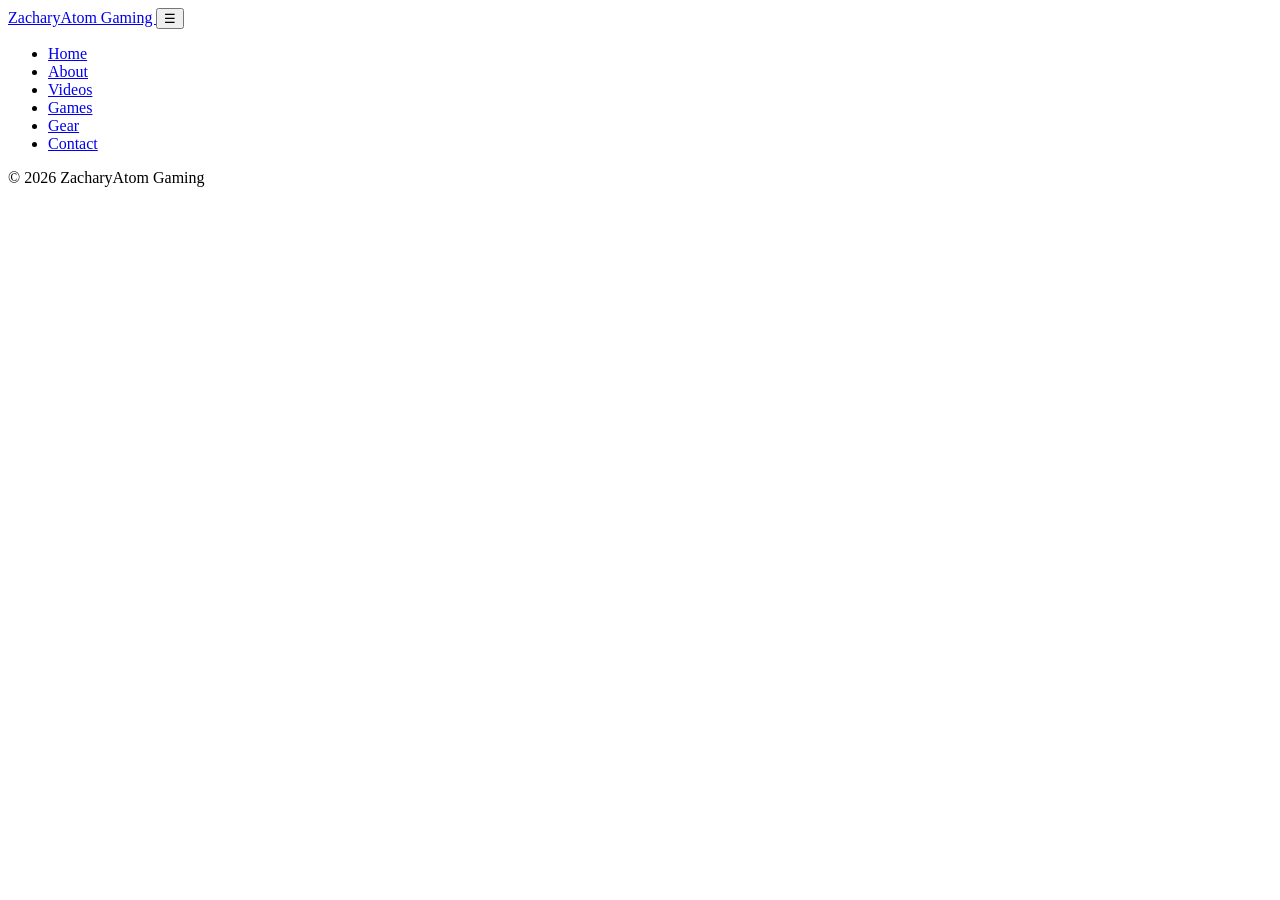
==== index.html @ 1145cb34 "feat: initial portfolio project setup" ====
<!DOCTYPE html>
<html lang="en">
<head>
    <meta charset="UTF-8">
    <meta name="viewport" content="width=device-width, initial-scale=1.0">
    <title>ZacharyAtom Gaming | Home</title>
    <link rel="stylesheet" href="css/style.css">
</head>

<body>

    <header class="site-header">
        <div class="nav-wrapper">

            <a href="index.html" class="logo">
                ZacharyAtom Gaming
            </a>

            <button class="menu-toggle" aria-label="Open Navigation">
                ☰
            </button>

            <nav class="main-nav">
                <ul>
                    <li><a href="index.html" class="active">Home</a></li>
                    <li><a href="about.html">About</a></li>
                    <li><a href="videos.html">Videos</a></li>
                    <li><a href="games.html">Games</a></li>
                    <li><a href="gear.html">Gear</a></li>
                    <li><a href="contact.html">Contact</a></li>
                </ul>
            </nav>

        </div>
    </header>

    <main>

        <section class="hero">

        </section>

        <section class="intro-section">

        </section>

        <section class="featured-section">

        </section>

        <section class="callout-section">

        </section>

    </main>

    <footer class="site-footer">
        <p>&copy; 2026 ZacharyAtom Gaming</p>
    </footer>

    <script src="js/script.js"></script>

</body>
</html>
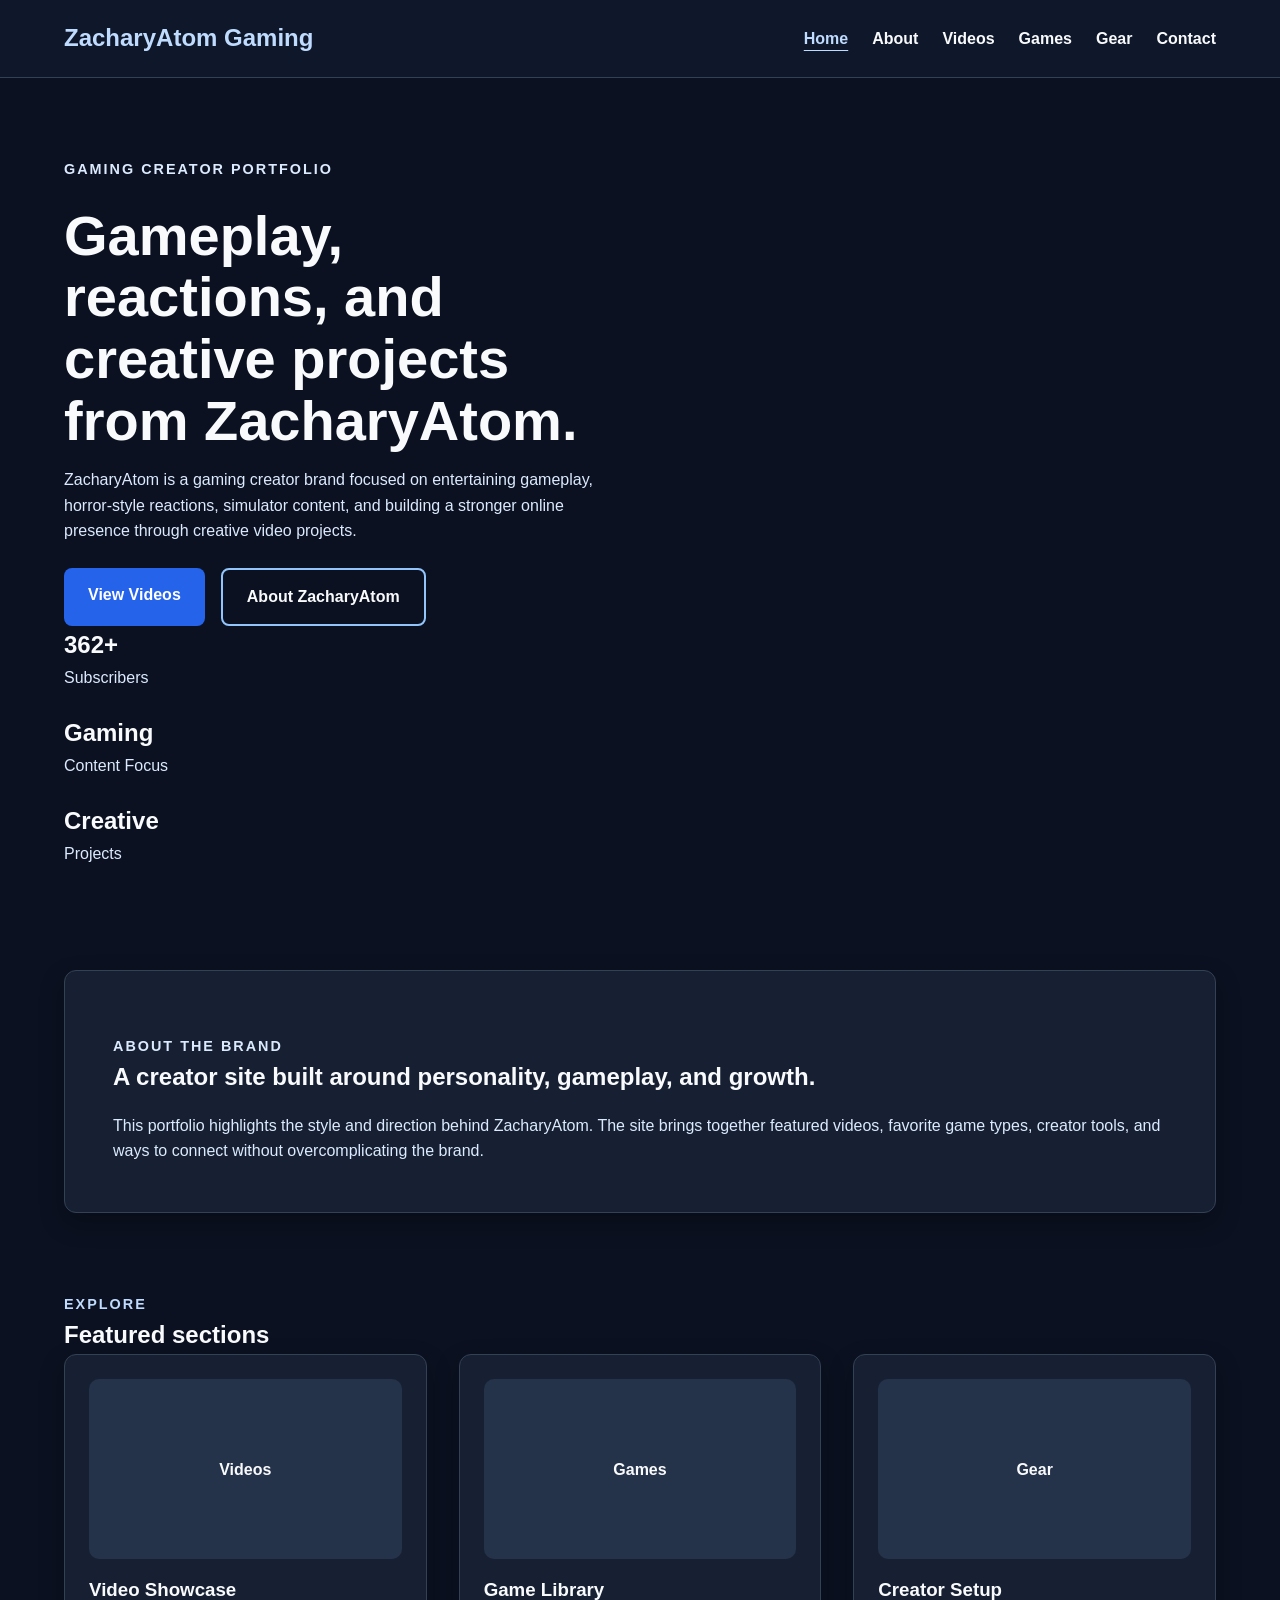
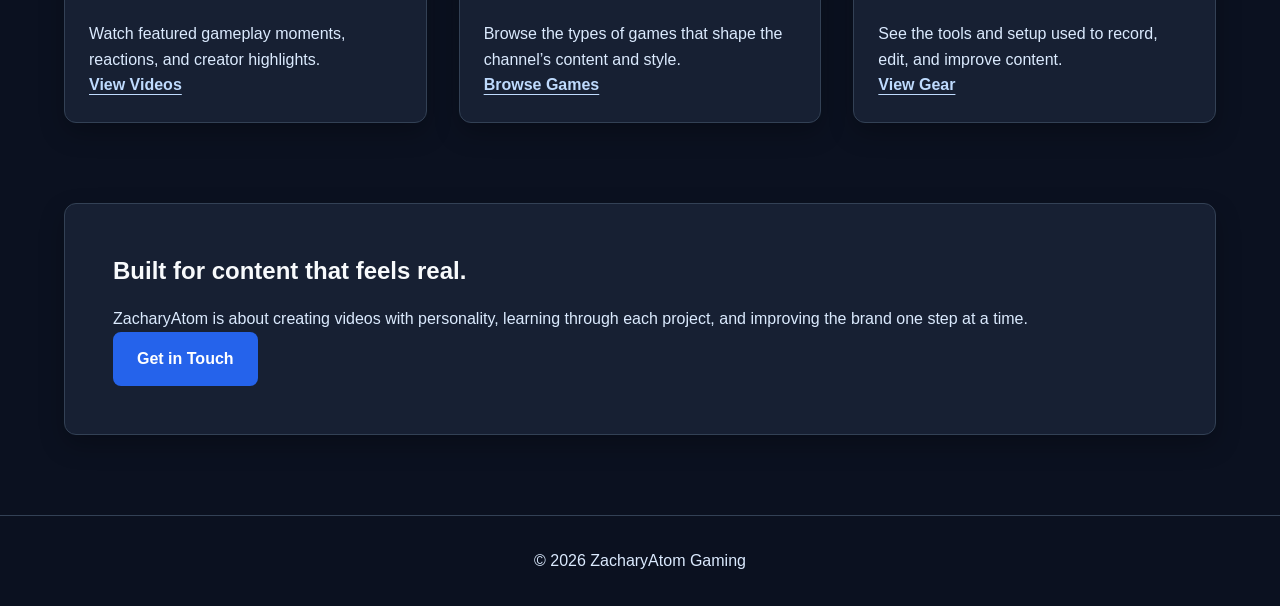
==== commit 35b1880c: "feat(home): add focused homepage content sections" ====
--- a/index.html
+++ b/index.html
@@ -36,21 +36,134 @@
 
     <main>
 
-        <section class="hero">
+    <section class="hero">
 
-        </section>
+        <div class="hero-content">
 
-        <section class="intro-section">
+            <p class="eyebrow">Gaming Creator Portfolio</p>
 
-        </section>
+            <h1>
+                Gameplay, reactions, and creative projects from ZacharyAtom.
+            </h1>
 
-        <section class="featured-section">
+            <p>
+                ZacharyAtom is a gaming creator brand focused on entertaining gameplay,
+                horror-style reactions, simulator content, and building a stronger online
+                presence through creative video projects.
+            </p>
 
-        </section>
+            <div class="button-group">
+                <a href="videos.html" class="btn primary-btn">View Videos</a>
+                <a href="about.html" class="btn secondary-btn">About ZacharyAtom</a>
+            </div>
 
-        <section class="callout-section">
+            <div class="stats-grid">
 
-        </section>
+                <div class="stat-card">
+                    <h2>362+</h2>
+                    <p>Subscribers</p>
+                </div>
+
+                <div class="stat-card">
+                    <h2>Gaming</h2>
+                    <p>Content Focus</p>
+                </div>
+
+                <div class="stat-card">
+                    <h2>Creative</h2>
+                    <p>Projects</p>
+                </div>
+
+            </div>
+
+        </div>
+
+    </section>
+
+    <section class="intro-section">
+
+        <div class="section-heading">
+            <p class="eyebrow">About the Brand</p>
+
+            <h2>
+                A creator site built around personality, gameplay, and growth.
+            </h2>
+        </div>
+
+        <p>
+            This portfolio highlights the style and direction behind ZacharyAtom.
+            The site brings together featured videos, favorite game types,
+            creator tools, and ways to connect without overcomplicating the brand.
+        </p>
+
+    </section>
+
+    <section class="featured-section">
+
+        <div class="section-heading">
+            <p class="eyebrow">Explore</p>
+
+            <h2>
+                Featured sections
+            </h2>
+        </div>
+
+        <div class="card-grid">
+
+            <article class="content-card">
+                <div class="placeholder-image">Videos</div>
+
+                <h3>Video Showcase</h3>
+
+                <p>
+                    Watch featured gameplay moments, reactions, and creator highlights.
+                </p>
+
+                <a href="videos.html" class="text-link">View Videos</a>
+            </article>
+
+            <article class="content-card">
+                <div class="placeholder-image">Games</div>
+
+                <h3>Game Library</h3>
+
+                <p>
+                    Browse the types of games that shape the channel’s content and style.
+                </p>
+
+                <a href="games.html" class="text-link">Browse Games</a>
+            </article>
+
+            <article class="content-card">
+                <div class="placeholder-image">Gear</div>
+
+                <h3>Creator Setup</h3>
+
+                <p>
+                    See the tools and setup used to record, edit, and improve content.
+                </p>
+
+                <a href="gear.html" class="text-link">View Gear</a>
+            </article>
+
+        </div>
+
+    </section>
+
+    <section class="callout-section">
+
+        <h2>
+            Built for content that feels real.
+        </h2>
+
+        <p>
+            ZacharyAtom is about creating videos with personality, learning through each
+            project, and improving the brand one step at a time.
+        </p>
+
+        <a href="contact.html" class="btn primary-btn">Get in Touch</a>
+
+    </section>
 
     </main>
 
--- a/css/style.css
+++ b/css/style.css
@@ -0,0 +1,501 @@
+/* -------------------------
+   RESET / GLOBAL STYLES
+------------------------- */
+
+:root {
+    --bg-main: #0b1120;
+    --bg-header: #0f172a;
+    --bg-surface: #172033;
+    --bg-surface-light: #24324a;
+
+    --text-main: #f8fafc;
+    --text-muted: #dbeafe;
+
+    --accent: #93c5fd;
+    --accent-strong: #bfdbfe;
+
+    --button: #2563eb;
+    --button-hover: #1d4ed8;
+
+    --border: #334155;
+    --focus: #fde68a;
+
+    --radius: 12px;
+    --shadow: 0 10px 25px rgba(0, 0, 0, 0.25);
+}
+
+* {
+    margin: 0;
+    padding: 0;
+    box-sizing: border-box;
+}
+
+body {
+    font-family: Arial, Helvetica, sans-serif;
+    background-color: var(--bg-main);
+    color: var(--text-main);
+    line-height: 1.6;
+}
+
+img {
+    max-width: 100%;
+    display: block;
+}
+
+a {
+    color: inherit;
+}
+
+ul {
+    list-style: none;
+}
+
+/* -------------------------
+   ACCESSIBILITY
+------------------------- */
+
+a:focus,
+button:focus,
+input:focus,
+textarea:focus {
+    outline: 3px solid var(--focus);
+    outline-offset: 4px;
+}
+
+/* -------------------------
+   LAYOUT
+------------------------- */
+
+main {
+    width: 90%;
+    max-width: 1200px;
+    margin: 0 auto;
+}
+
+section {
+    margin: 5rem 0;
+}
+
+/* -------------------------
+   HEADER / NAVIGATION
+------------------------- */
+
+.site-header {
+    background-color: var(--bg-header);
+    border-bottom: 1px solid var(--border);
+    position: sticky;
+    top: 0;
+    z-index: 1000;
+}
+
+.nav-wrapper {
+    width: 90%;
+    max-width: 1200px;
+    margin: 0 auto;
+    padding: 1.2rem 0;
+
+    display: flex;
+    justify-content: space-between;
+    align-items: center;
+}
+
+.logo {
+    color: var(--accent-strong);
+    font-size: 1.5rem;
+    font-weight: bold;
+    text-decoration: none;
+}
+
+.main-nav ul {
+    display: flex;
+    gap: 1.5rem;
+}
+
+.main-nav a {
+    color: var(--text-main);
+    font-weight: bold;
+    text-decoration: none;
+}
+
+.main-nav a:hover,
+.main-nav a:focus,
+.main-nav .active {
+    color: var(--accent-strong);
+    text-decoration: underline;
+    text-underline-offset: 6px;
+}
+
+.menu-toggle {
+    display: none;
+    background: none;
+    border: 2px solid var(--border);
+    border-radius: 8px;
+    color: var(--text-main);
+    font-size: 1.5rem;
+    cursor: pointer;
+    padding: 0.25rem 0.6rem;
+}
+
+/* -------------------------
+   HERO SECTION
+------------------------- */
+
+.hero {
+    min-height: 75vh;
+
+    display: grid;
+    grid-template-columns: 1fr 1fr;
+    gap: 3rem;
+    align-items: center;
+}
+
+.hero-content h1 {
+    font-size: 3.5rem;
+    line-height: 1.1;
+    margin: 1rem 0;
+}
+
+.hero-content p {
+    color: var(--text-muted);
+    margin-bottom: 1.5rem;
+}
+
+.eyebrow {
+    color: var(--accent-strong);
+    text-transform: uppercase;
+    letter-spacing: 2px;
+    font-size: 0.9rem;
+    font-weight: bold;
+}
+
+/* -------------------------
+   BUTTONS / LINKS
+------------------------- */
+
+.button-group {
+    display: flex;
+    gap: 1rem;
+    flex-wrap: wrap;
+}
+
+.btn {
+    display: inline-block;
+    padding: 0.9rem 1.5rem;
+    border-radius: 8px;
+    font-weight: bold;
+    text-decoration: none;
+    transition: 0.3s;
+}
+
+.primary-btn {
+    background-color: var(--button);
+    color: #ffffff;
+}
+
+.primary-btn:hover,
+.primary-btn:focus {
+    background-color: var(--button-hover);
+}
+
+.secondary-btn {
+    border: 2px solid var(--accent);
+    color: var(--text-main);
+}
+
+.secondary-btn:hover,
+.secondary-btn:focus {
+    background-color: var(--accent);
+    color: #0b1120;
+}
+
+.text-link {
+    color: var(--accent-strong);
+    font-weight: bold;
+    text-decoration: underline;
+    text-underline-offset: 4px;
+}
+
+.text-link:hover,
+.text-link:focus {
+    color: var(--text-main);
+}
+
+/* -------------------------
+   PAGE BANNER
+------------------------- */
+
+.page-banner {
+    padding: 5rem 0 2rem;
+}
+
+.page-banner h1 {
+    font-size: 3rem;
+    margin-top: 1rem;
+}
+
+/* -------------------------
+   CARDS / GRID
+------------------------- */
+
+.card-grid,
+.video-grid {
+    display: grid;
+    grid-template-columns: repeat(3, 1fr);
+    gap: 2rem;
+}
+
+.content-card {
+    background-color: var(--bg-surface);
+    border: 1px solid var(--border);
+    border-radius: var(--radius);
+    padding: 1.5rem;
+    box-shadow: var(--shadow);
+    transition: 0.3s;
+}
+
+.content-card:hover {
+    transform: translateY(-5px);
+}
+
+.content-card h2,
+.content-card h3 {
+    color: var(--text-main);
+    margin: 1rem 0;
+}
+
+.content-card p {
+    color: var(--text-muted);
+}
+
+.placeholder-image {
+    height: 180px;
+    border-radius: 10px;
+    background-color: var(--bg-surface-light);
+
+    display: flex;
+    justify-content: center;
+    align-items: center;
+
+    color: var(--text-main);
+    font-weight: bold;
+}
+
+/* -------------------------
+   CONTENT SECTIONS
+------------------------- */
+
+.content-section,
+.intro-section,
+.callout-section {
+    background-color: var(--bg-surface);
+    border: 1px solid var(--border);
+    padding: 3rem;
+    border-radius: var(--radius);
+    box-shadow: var(--shadow);
+}
+
+.text-content p,
+.intro-section p,
+.callout-section p {
+    color: var(--text-muted);
+    margin-top: 1rem;
+}
+
+/* -------------------------
+   FORM
+------------------------- */
+
+.form-section {
+    max-width: 850px;
+    background-color: var(--bg-surface);
+    border: 1px solid var(--border);
+    border-radius: var(--radius);
+    padding: 2rem;
+    box-shadow: var(--shadow);
+}
+
+fieldset {
+    border: 2px solid #64748b;
+    border-radius: var(--radius);
+    padding: 2rem;
+}
+
+legend {
+    padding: 0 1rem;
+    font-weight: bold;
+    color: var(--accent-strong);
+}
+
+label {
+    display: block;
+    margin-top: 1.5rem;
+    margin-bottom: 0.5rem;
+    color: var(--text-main);
+    font-weight: bold;
+}
+
+input,
+textarea {
+    width: 100%;
+    padding: 1rem;
+    border-radius: 8px;
+    border: 2px solid #64748b;
+    background-color: #f8fafc;
+    color: #0b1120;
+    font-size: 1rem;
+}
+
+input:focus,
+textarea:focus {
+    border-color: var(--focus);
+    outline: 3px solid var(--focus);
+    outline-offset: 3px;
+}
+
+textarea {
+    min-height: 180px;
+    resize: vertical;
+}
+
+input::placeholder,
+textarea::placeholder {
+    color: #475569;
+}
+
+label.error {
+    color: #fecaca;
+    font-size: 0.95rem;
+    margin-top: 0.5rem;
+}
+
+input.error,
+textarea.error {
+    border-color: #fecaca;
+}
+
+/* -------------------------
+   FOOTER
+------------------------- */
+
+.site-footer {
+    text-align: center;
+    padding: 2rem;
+    border-top: 1px solid var(--border);
+    margin-top: 5rem;
+    color: var(--text-muted);
+}
+
+/* -------------------------
+   RESPONSIVE
+------------------------- */
+
+@media (max-width: 900px) {
+
+    .hero {
+        grid-template-columns: 1fr;
+    }
+
+    .card-grid,
+    .video-grid {
+        grid-template-columns: 1fr 1fr;
+    }
+
+}
+
+@media (max-width: 600px) {
+
+    main,
+    .nav-wrapper {
+        width: 92%;
+    }
+
+    .nav-wrapper {
+        position: relative;
+    }
+
+    .menu-toggle {
+        display: block;
+    }
+
+    .main-nav {
+        display: none;
+
+        position: absolute;
+        top: 100%;
+        right: 0;
+
+        width: 220px;
+
+        background-color: var(--bg-header);
+
+        border: 1px solid var(--border);
+        border-radius: 12px;
+
+        padding: 1rem;
+
+        box-shadow: var(--shadow);
+    }
+
+    .main-nav.show-nav {
+        display: block;
+    }
+
+    .main-nav ul {
+        flex-direction: column;
+        gap: 1rem;
+    }
+
+    .hero {
+        grid-template-columns: 1fr;
+    }
+
+    .hero-content h1,
+    .page-banner h1 {
+        font-size: 2.2rem;
+    }
+
+    .card-grid,
+    .video-grid {
+        grid-template-columns: 1fr;
+    }
+
+    .page-banner {
+    padding: 3rem 0 1rem;
+    }
+
+    section {
+        margin: 3rem 0;
+    }
+
+    .form-section {
+    background-color: transparent;
+    border: none;
+    box-shadow: none;
+    padding: 0;
+    }
+
+    fieldset {
+        padding: 1.5rem;
+    }
+
+    legend {
+        font-size: 1rem;
+    }
+
+    input,
+    textarea {
+        font-size: 1rem;
+    }
+
+    input[type="submit"] {
+        width: 100%;
+    }
+
+    .content-section,
+    .intro-section,
+    .callout-section
+     {
+        padding: 2rem;
+    }
+
+}
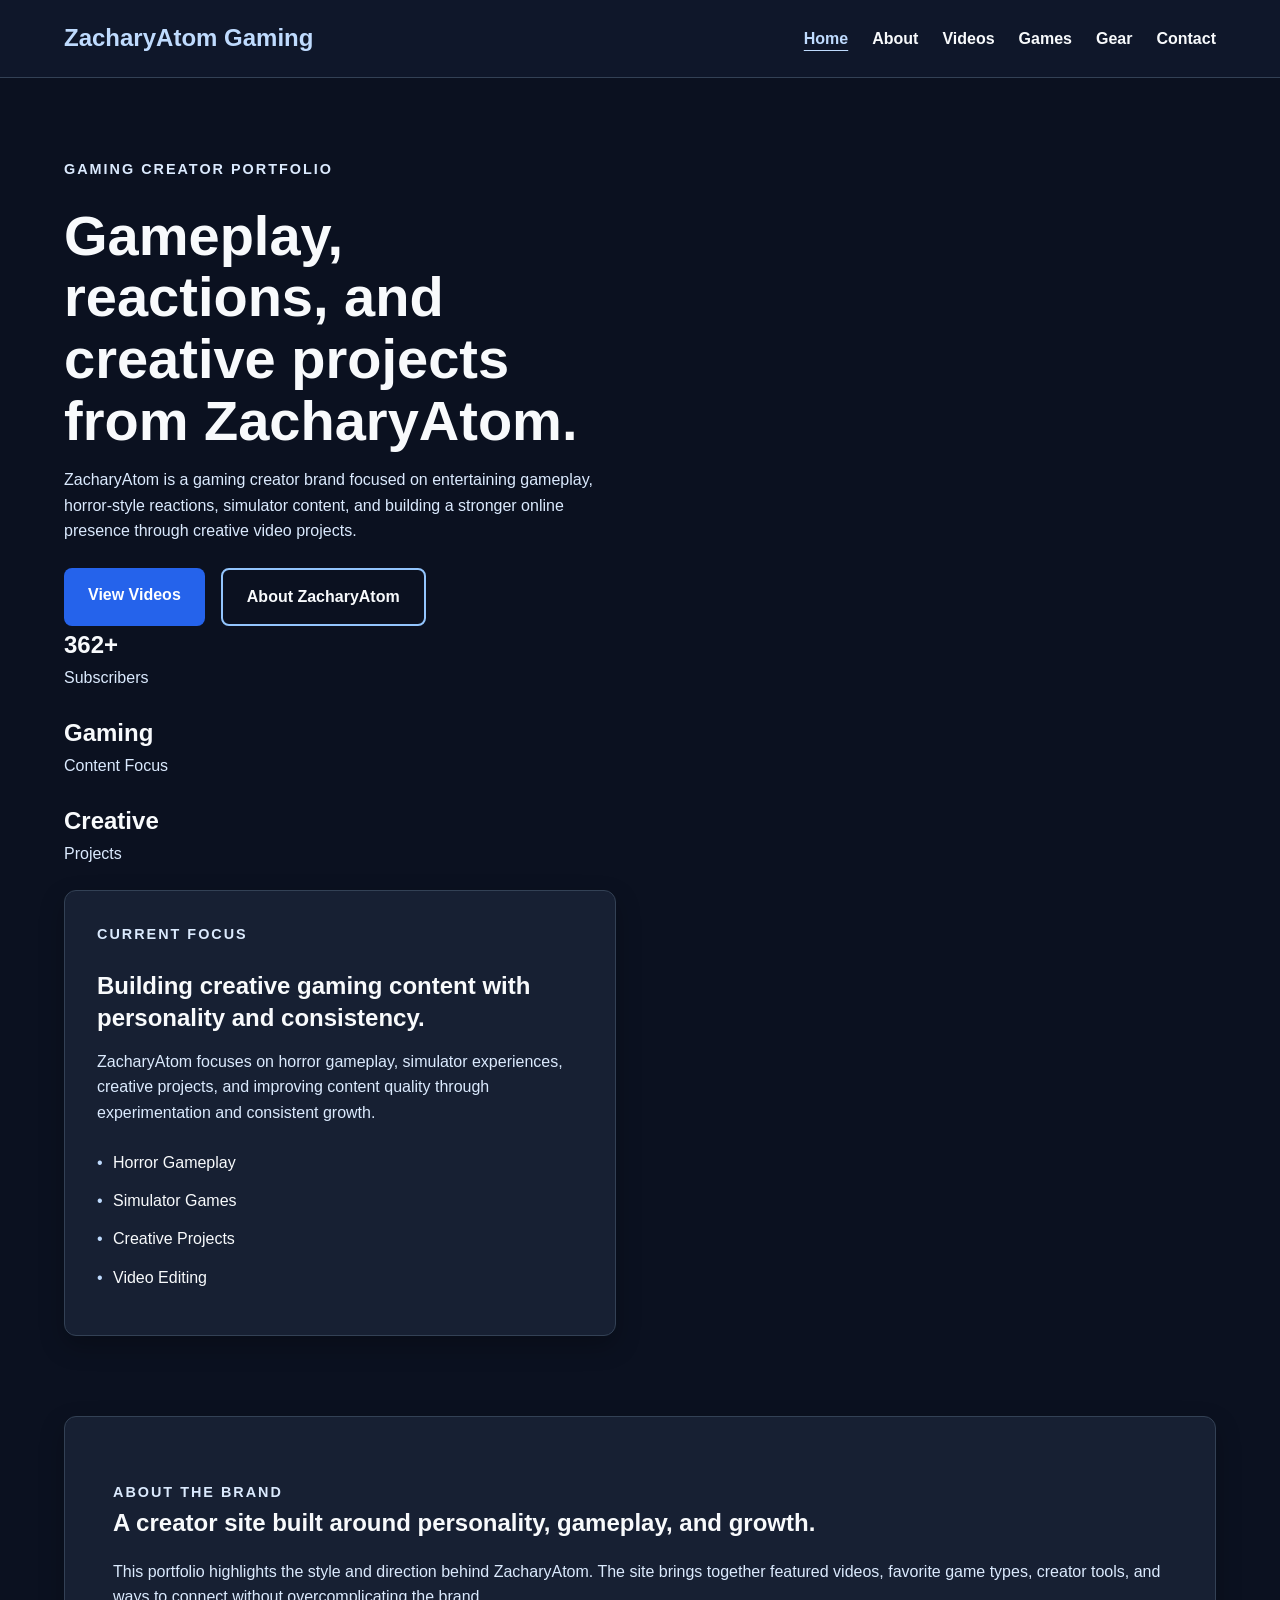
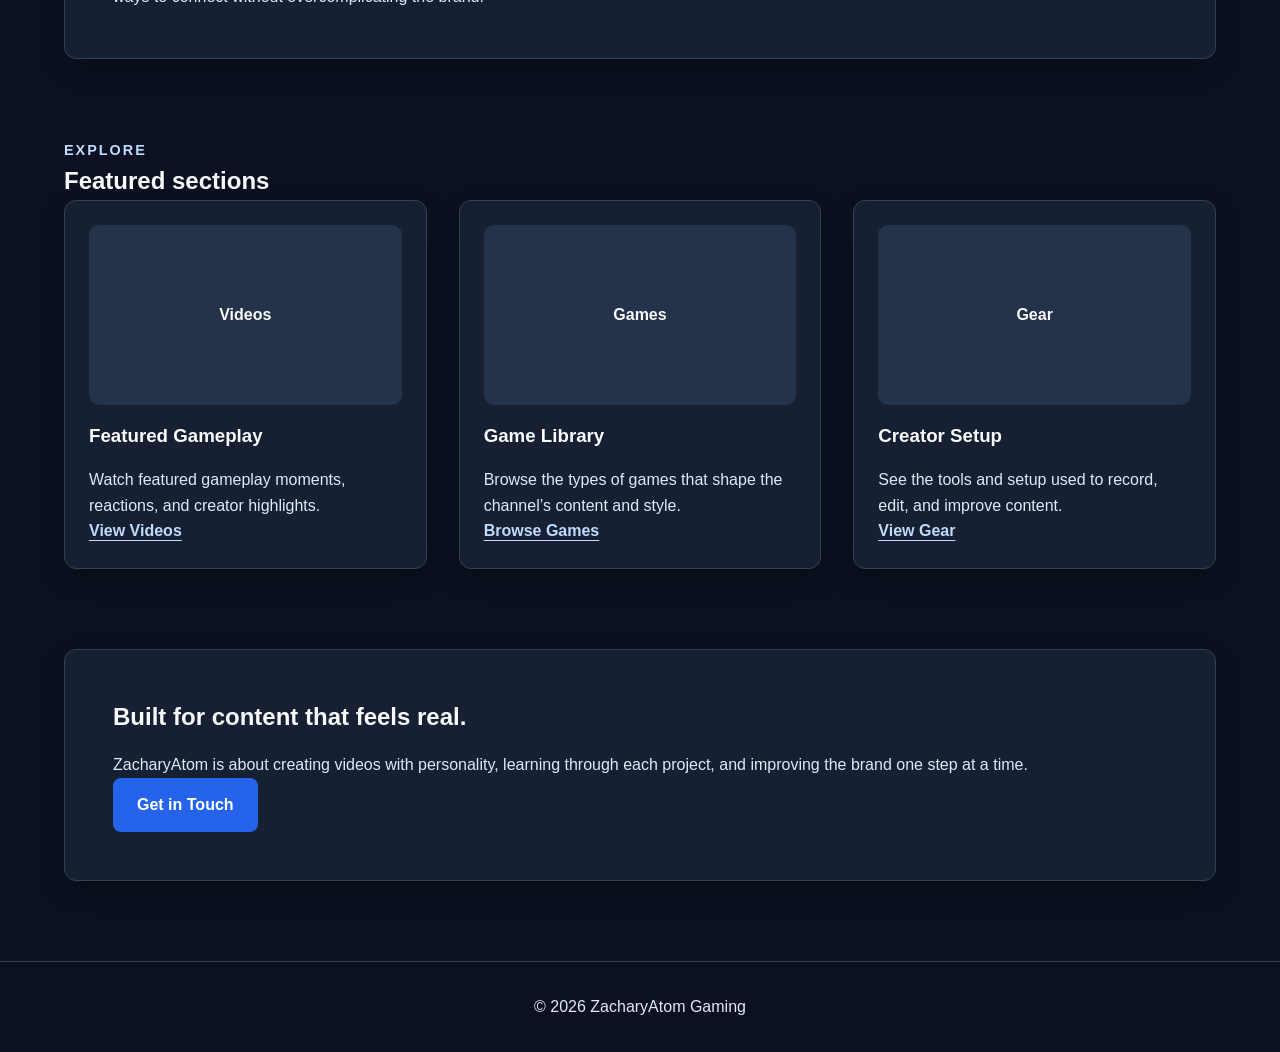
==== commit fd0abcfa: "feat(home): experiment with alternate hero layout design" ====
--- a/index.html
+++ b/index.html
@@ -76,6 +76,31 @@
 
             </div>
 
+            <div class="hero-feature-card">
+
+                <p class="eyebrow">
+                    Current Focus
+                </p>
+
+                <h2>
+                    Building creative gaming content with personality and consistency.
+                </h2>
+
+                <p>
+                    ZacharyAtom focuses on horror gameplay, simulator experiences,
+                    creative projects, and improving content quality through
+                    experimentation and consistent growth.
+                </p>
+
+                <ul class="feature-list">
+                    <li>Horror Gameplay</li>
+                    <li>Simulator Games</li>
+                    <li>Creative Projects</li>
+                    <li>Video Editing</li>
+                </ul>
+
+            </div>
+
         </div>
 
     </section>
@@ -113,7 +138,7 @@
             <article class="content-card">
                 <div class="placeholder-image">Videos</div>
 
-                <h3>Video Showcase</h3>
+                <h3>Featured Gameplay</h3>
 
                 <p>
                     Watch featured gameplay moments, reactions, and creator highlights.
--- a/css/style.css
+++ b/css/style.css
@@ -166,6 +166,40 @@
     letter-spacing: 2px;
     font-size: 0.9rem;
     font-weight: bold;
+}
+
+.hero-feature-card {
+    background-color: var(--bg-surface);
+    border: 1px solid var(--border);
+    border-radius: var(--radius);
+    padding: 2rem;
+    box-shadow: var(--shadow);
+}
+
+.hero-feature-card h2 {
+    margin: 1rem 0;
+    line-height: 1.3;
+}
+
+.hero-feature-card p {
+    color: var(--text-muted);
+}
+
+.feature-list {
+    margin-top: 1.5rem;
+}
+
+.feature-list li {
+    margin-bottom: 0.8rem;
+    padding-left: 1rem;
+    position: relative;
+}
+
+.feature-list li::before {
+    content: "•";
+    color: var(--accent-strong);
+    position: absolute;
+    left: 0;
 }
 
 /* -------------------------
@@ -449,6 +483,10 @@
         grid-template-columns: 1fr;
     }
 
+    .hero-feature-card {
+    margin-top: 2rem;
+    }
+
     .hero-content h1,
     .page-banner h1 {
         font-size: 2.2rem;
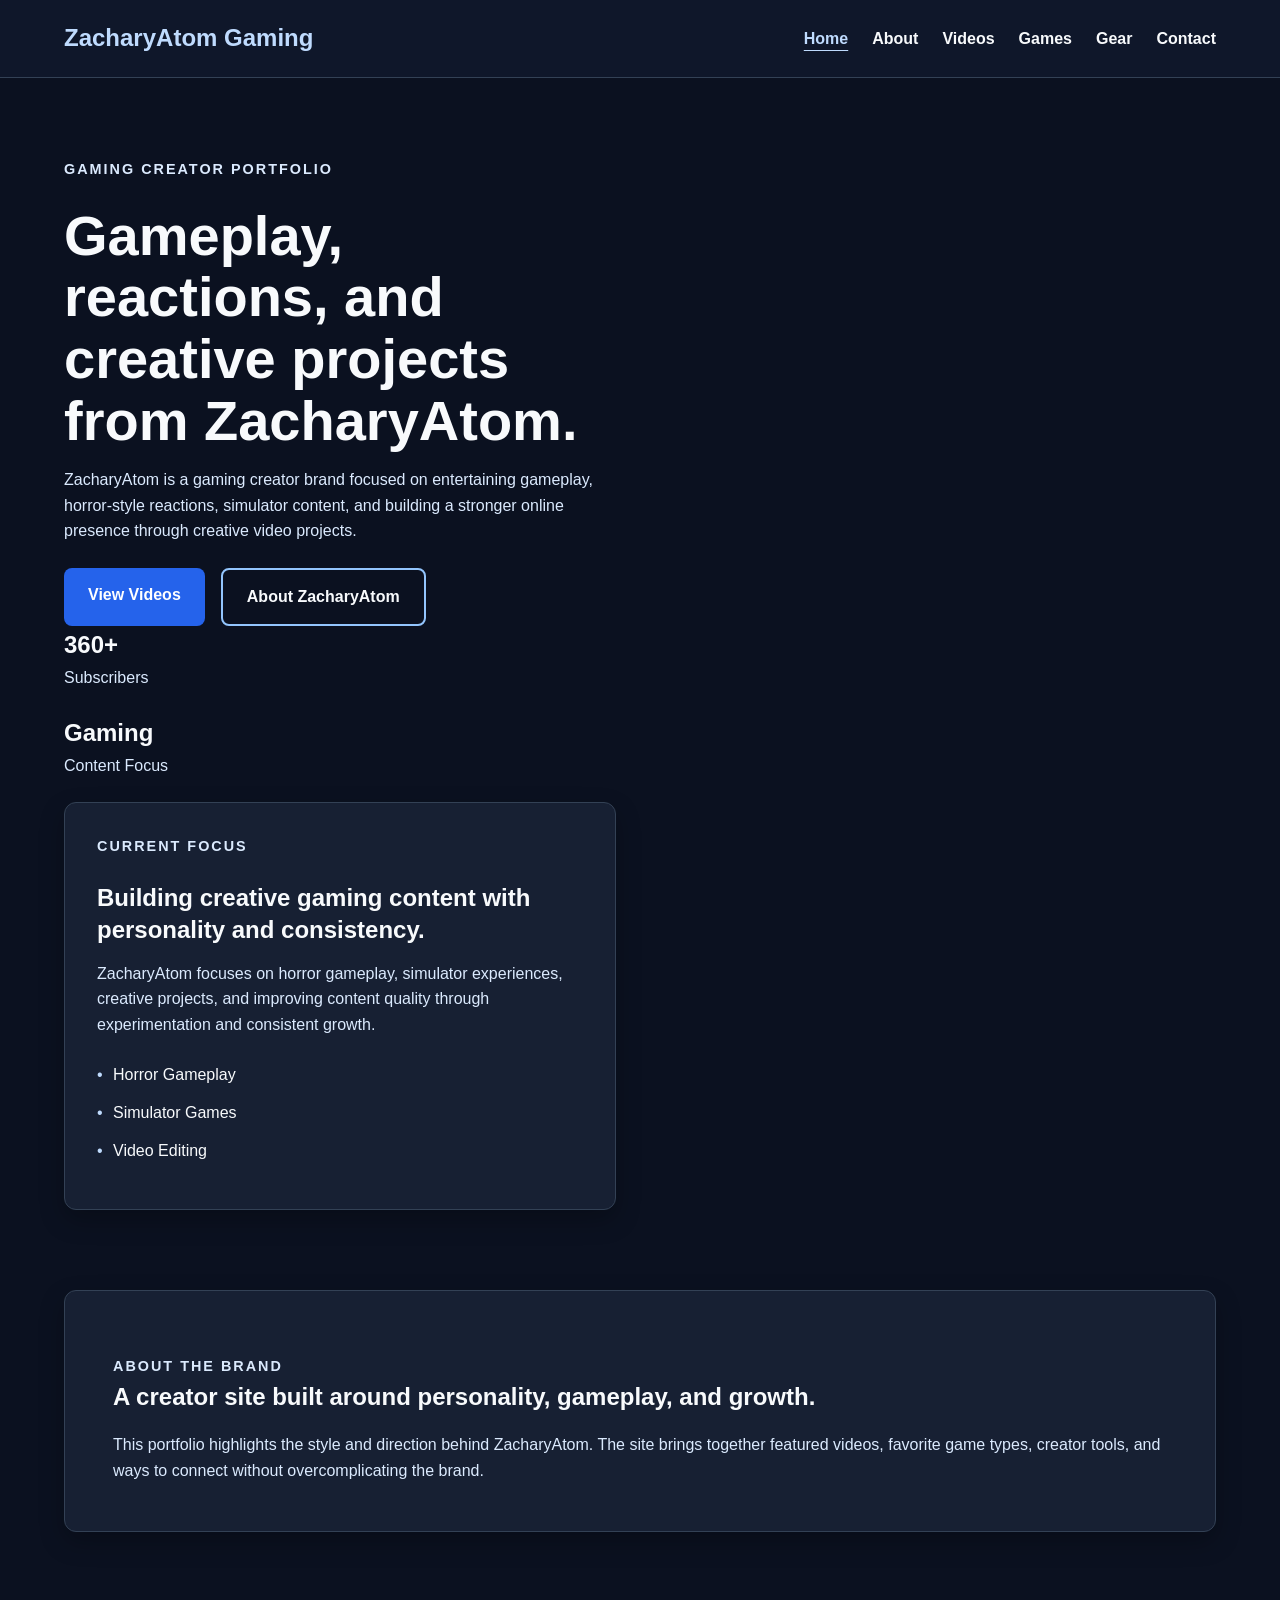
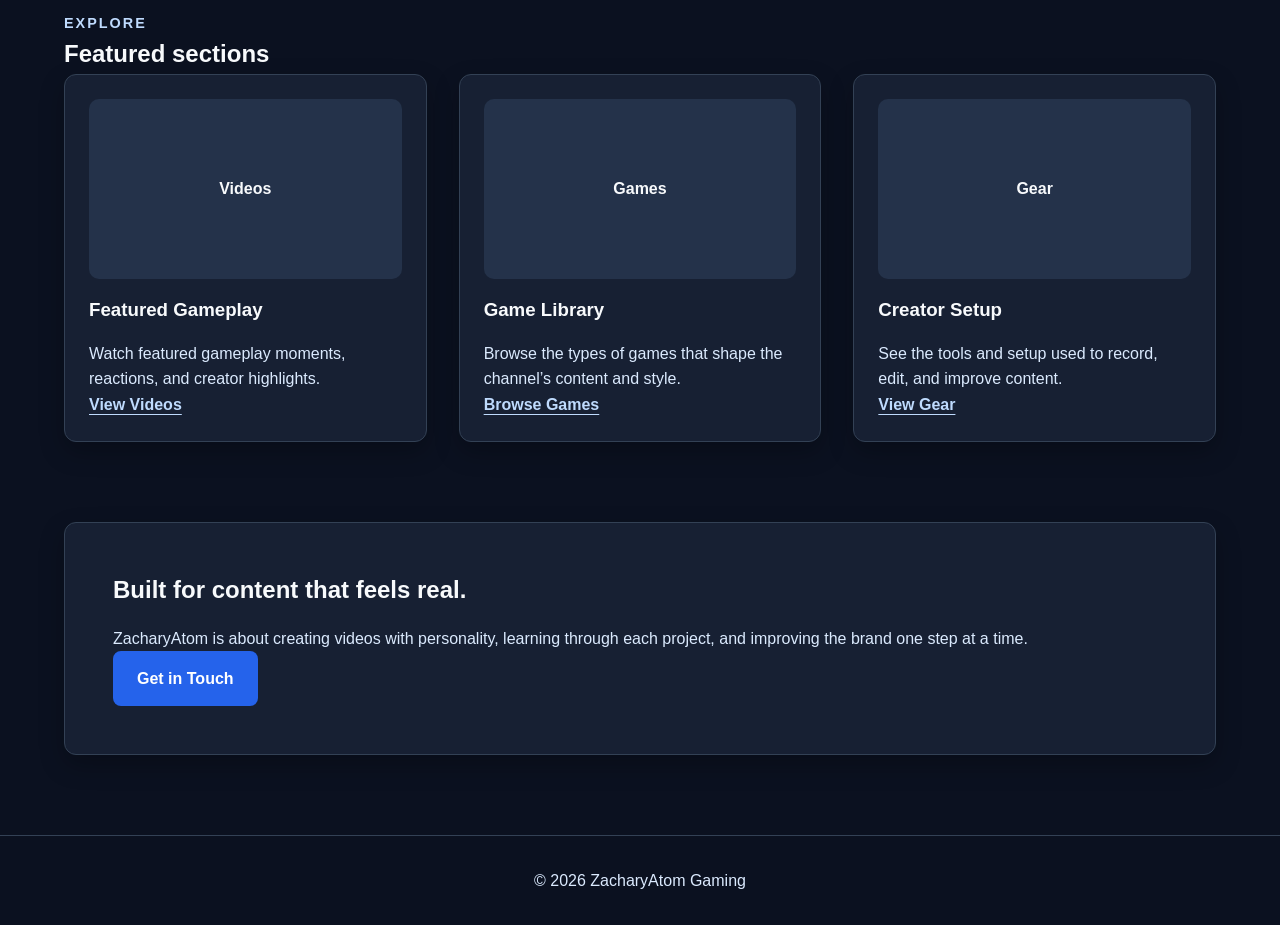
==== commit 241bb95e: "feat(games): add focused game category content" ====
--- a/index.html
+++ b/index.html
@@ -60,18 +60,13 @@
             <div class="stats-grid">
 
                 <div class="stat-card">
-                    <h2>362+</h2>
+                    <h2>360+</h2>
                     <p>Subscribers</p>
                 </div>
 
                 <div class="stat-card">
                     <h2>Gaming</h2>
                     <p>Content Focus</p>
-                </div>
-
-                <div class="stat-card">
-                    <h2>Creative</h2>
-                    <p>Projects</p>
                 </div>
 
             </div>
@@ -95,7 +90,6 @@
                 <ul class="feature-list">
                     <li>Horror Gameplay</li>
                     <li>Simulator Games</li>
-                    <li>Creative Projects</li>
                     <li>Video Editing</li>
                 </ul>
 
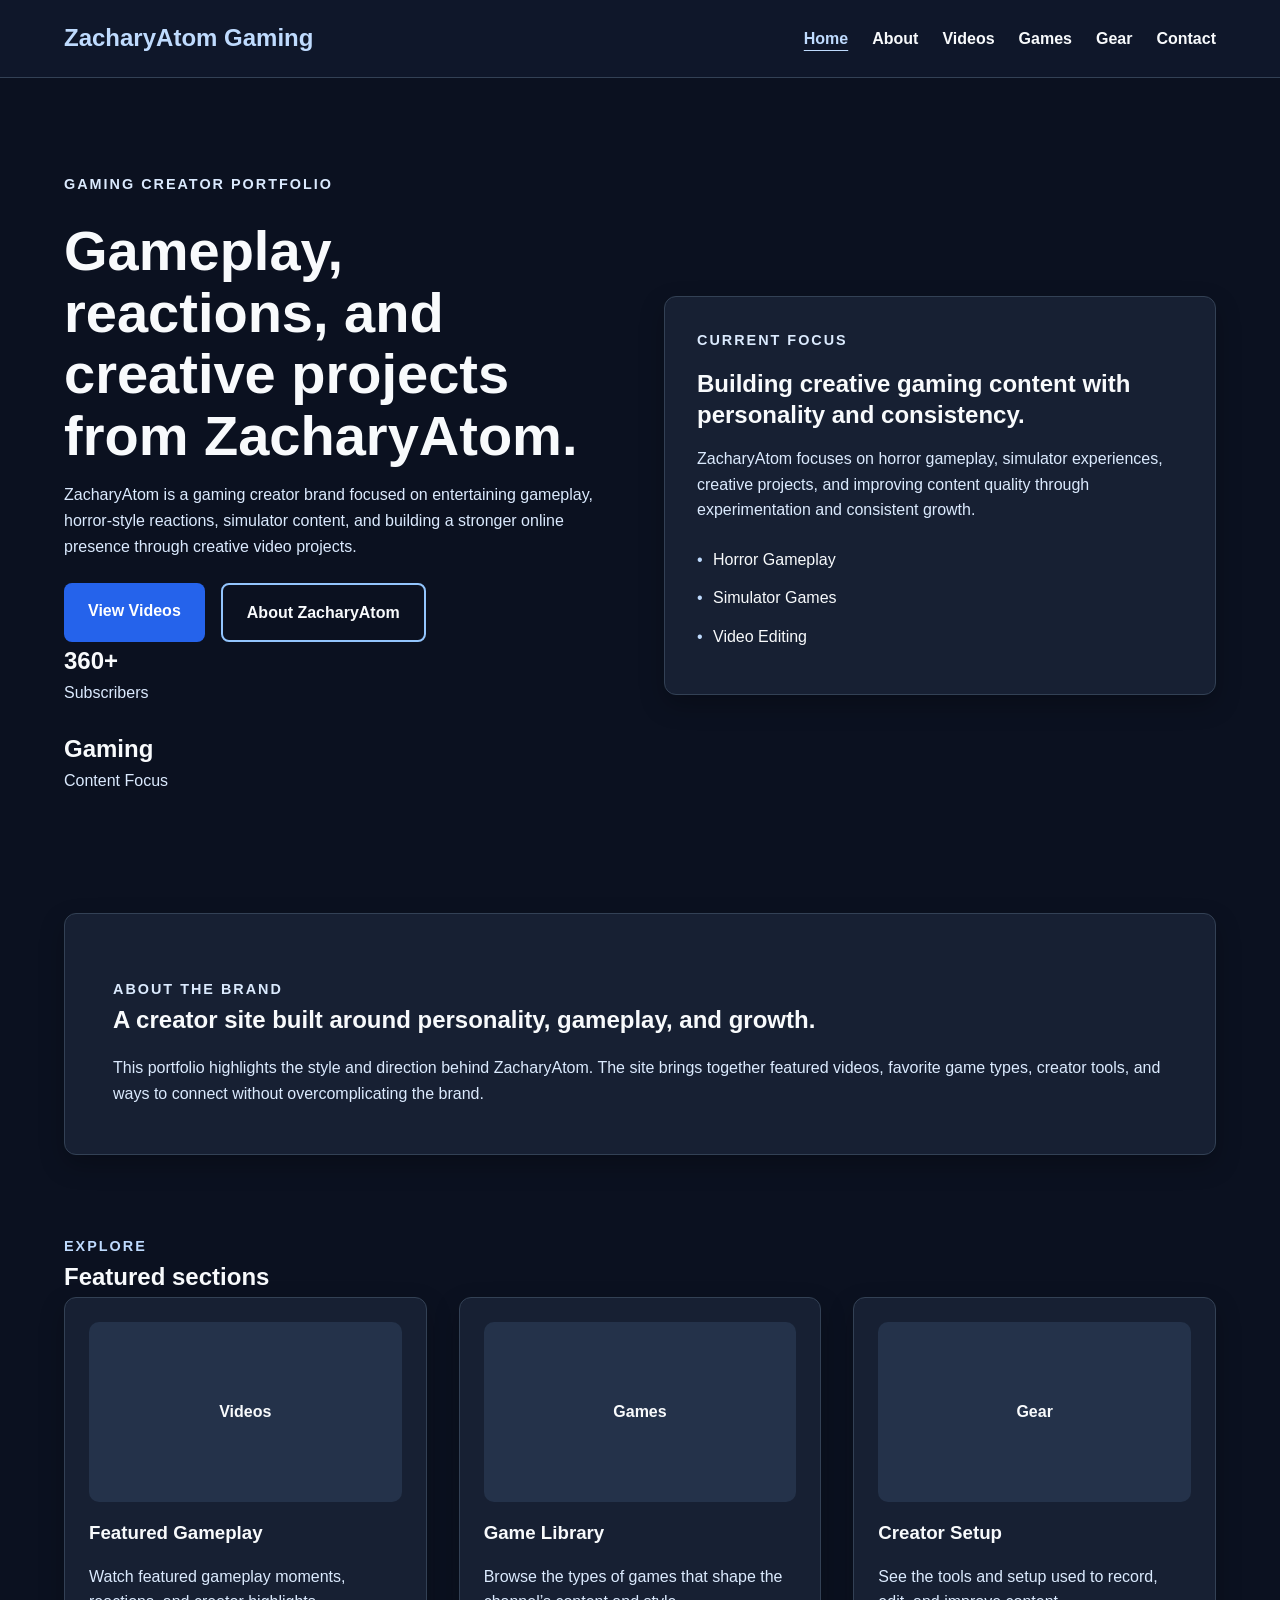
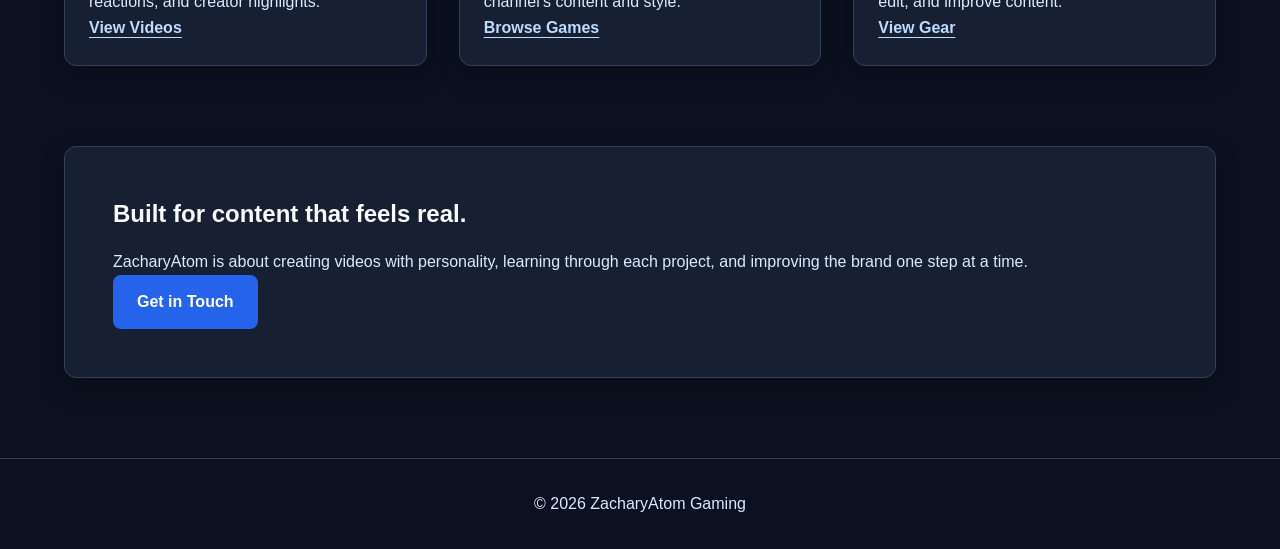
==== commit 89c63a9b: "fix(home): move current focus card into hero grid column" ====
--- a/index.html
+++ b/index.html
@@ -71,29 +71,29 @@
 
             </div>
 
-            <div class="hero-feature-card">
+        </div>
 
-                <p class="eyebrow">
-                    Current Focus
-                </p>
+        <div class="hero-feature-card">
 
-                <h2>
-                    Building creative gaming content with personality and consistency.
-                </h2>
+            <p class="eyebrow">
+                Current Focus
+            </p>
 
-                <p>
-                    ZacharyAtom focuses on horror gameplay, simulator experiences,
-                    creative projects, and improving content quality through
-                    experimentation and consistent growth.
-                </p>
+            <h2>
+                Building creative gaming content with personality and consistency.
+            </h2>
 
-                <ul class="feature-list">
-                    <li>Horror Gameplay</li>
-                    <li>Simulator Games</li>
-                    <li>Video Editing</li>
-                </ul>
+            <p>
+                ZacharyAtom focuses on horror gameplay, simulator experiences,
+                creative projects, and improving content quality through
+                experimentation and consistent growth.
+            </p>
 
-            </div>
+            <ul class="feature-list">
+                <li>Horror Gameplay</li>
+                <li>Simulator Games</li>
+                <li>Video Editing</li>
+            </ul>
 
         </div>
 
--- a/css/style.css
+++ b/css/style.css
@@ -299,6 +299,40 @@
 
 .content-card p {
     color: var(--text-muted);
+}
+
+.game-list strong {
+    color: var(--accent-strong);
+}
+
+.card-image {
+    width: 100%;
+    height: 180px;
+
+    object-fit: contain;
+
+    background-color: #0f172a;
+
+    border-radius: 10px;
+
+    padding: 1rem;
+
+    border: 1px solid var(--border);
+
+    margin-bottom: 1rem;
+}
+
+.pc-image {
+    width: 100%;
+    height: 220px;
+
+    object-fit: cover;
+
+    border-radius: 10px;
+
+    border: 1px solid var(--border);
+
+    margin-bottom: 1rem;
 }
 
 .placeholder-image {
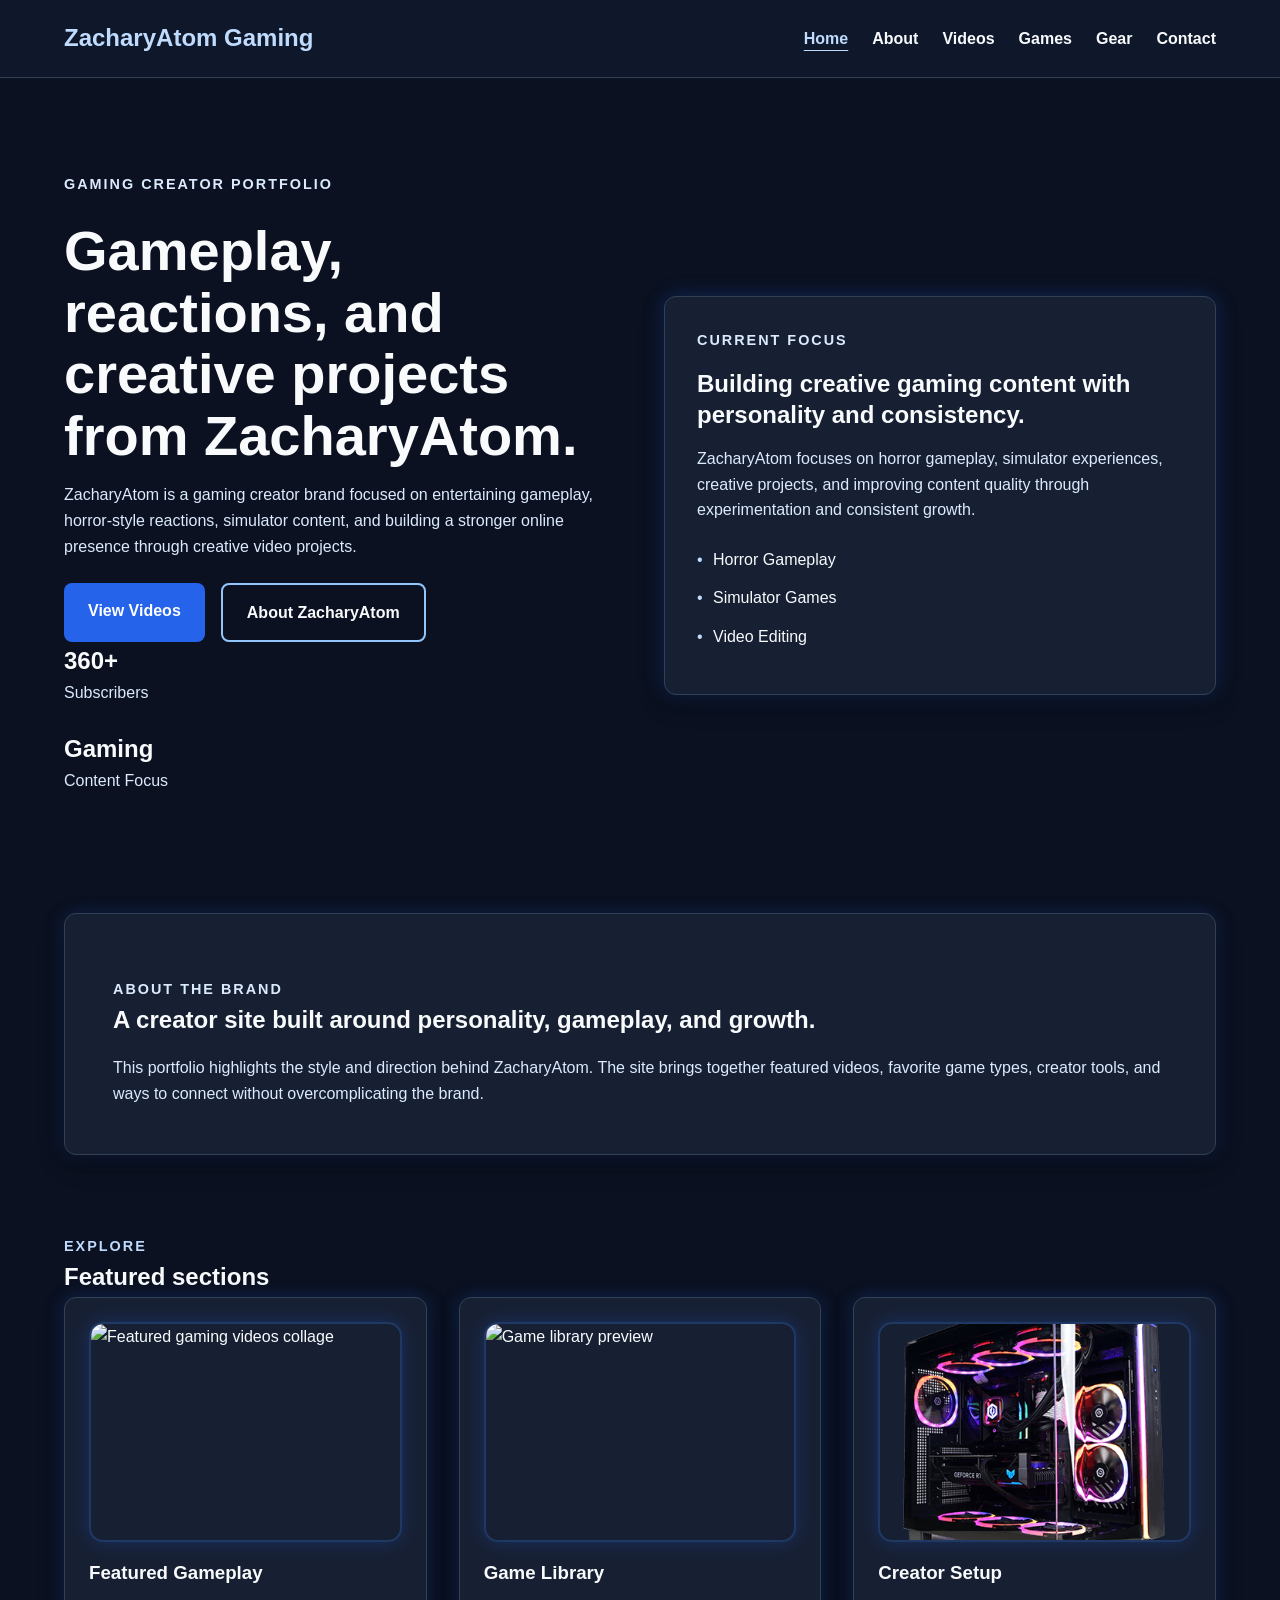
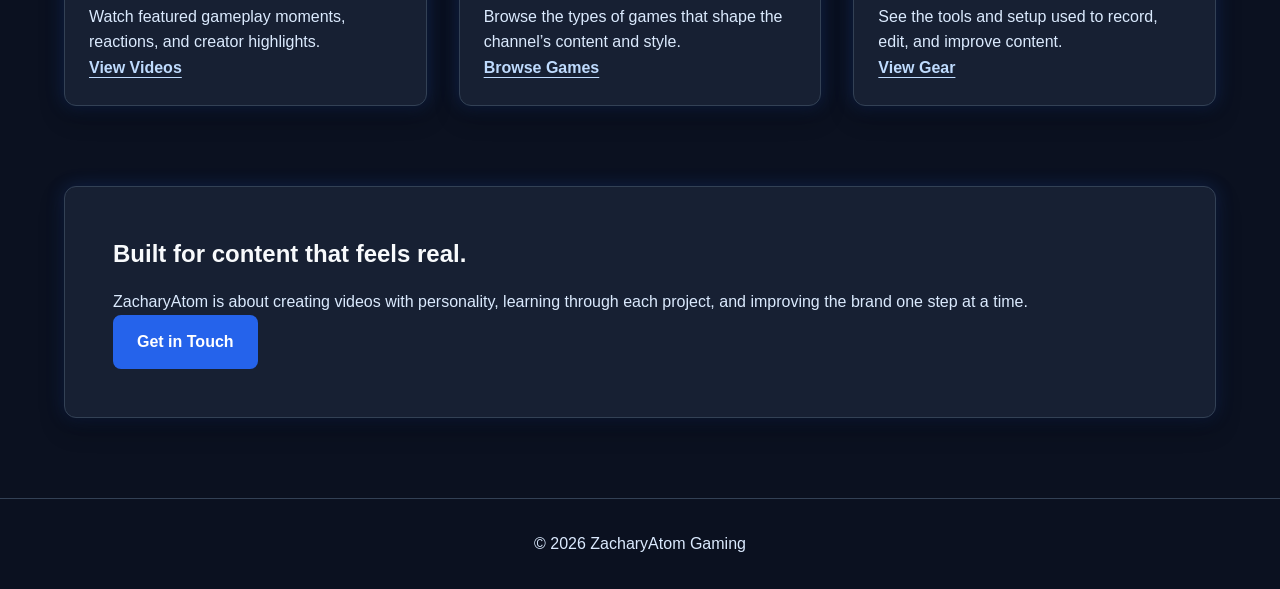
==== commit 137f4234: "feat(home): add featured section graphics and interactive media cards" ====
--- a/index.html
+++ b/index.html
@@ -130,7 +130,11 @@
         <div class="card-grid">
 
             <article class="content-card">
-                <div class="placeholder-image">Videos</div>
+                <img
+                    src="images/home/featured-videos-fp.png"
+                    alt="Featured gaming videos collage"
+                    class="card-image"
+                >
 
                 <h3>Featured Gameplay</h3>
 
@@ -142,7 +146,11 @@
             </article>
 
             <article class="content-card">
-                <div class="placeholder-image">Games</div>
+                <img
+                    src="images/home/featured-games-fp.gif"
+                    alt="Game library preview"
+                    class="card-image"
+                >
 
                 <h3>Game Library</h3>
 
@@ -154,7 +162,11 @@
             </article>
 
             <article class="content-card">
-                <div class="placeholder-image">Gear</div>
+                <img
+                    src="images/gear/pc-setup-fp.png"
+                    alt="CyberPowerPC gaming desktop setup"
+                    class="card-image"
+                >
 
                 <h3>Creator Setup</h3>
 
--- a/css/style.css
+++ b/css/style.css
@@ -170,10 +170,16 @@
 
 .hero-feature-card {
     background-color: var(--bg-surface);
+
     border: 1px solid var(--border);
+
     border-radius: var(--radius);
+
     padding: 2rem;
-    box-shadow: var(--shadow);
+
+    box-shadow:
+        0 10px 25px rgba(0, 0, 0, 0.30),
+        0 0 20px rgba(37, 99, 235, 0.30);
 }
 
 .hero-feature-card h2 {
@@ -280,15 +286,26 @@
 
 .content-card {
     background-color: var(--bg-surface);
+
     border: 1px solid var(--border);
+
     border-radius: var(--radius);
+
     padding: 1.5rem;
-    box-shadow: var(--shadow);
+
+    box-shadow:
+        0 10px 25px rgba(0, 0, 0, 0.30),
+        0 0 18px rgba(37, 99, 235, 0.28);
+
     transition: 0.3s;
 }
 
 .content-card:hover {
     transform: translateY(-5px);
+
+    box-shadow:
+        0 14px 30px rgba(0, 0, 0, 0.35),
+        0 0 18px rgba(37, 99, 235, 0.35);
 }
 
 .content-card h2,
@@ -307,19 +324,28 @@
 
 .card-image {
     width: 100%;
-    height: 180px;
-
-    object-fit: contain;
-
-    background-color: #0f172a;
-
-    border-radius: 10px;
-
-    padding: 1rem;
-
-    border: 1px solid var(--border);
+
+    height: 220px;
+
+    object-fit: cover;
+
+    border-radius: 14px;
 
     margin-bottom: 1rem;
+
+    border: 2px solid rgba(59, 130, 246, 0.25);
+
+    box-shadow:
+        0 0 18px rgba(37, 99, 235, 0.25);
+
+    transition: 0.3s ease;
+}
+
+.content-card:hover .card-image {
+    transform: scale(1.02);
+
+    box-shadow:
+        0 0 28px rgba(37, 99, 235, 0.45);
 }
 
 .pc-image {
@@ -354,12 +380,19 @@
 
 .content-section,
 .intro-section,
-.callout-section {
+.callout-section,
+.form-section {
     background-color: var(--bg-surface);
+
     border: 1px solid var(--border);
+
     padding: 3rem;
+
     border-radius: var(--radius);
-    box-shadow: var(--shadow);
+
+    box-shadow:
+        0 10px 25px rgba(0, 0, 0, 0.30),
+        0 0 18px rgba(37, 99, 235, 0.22);
 }
 
 .text-content p,
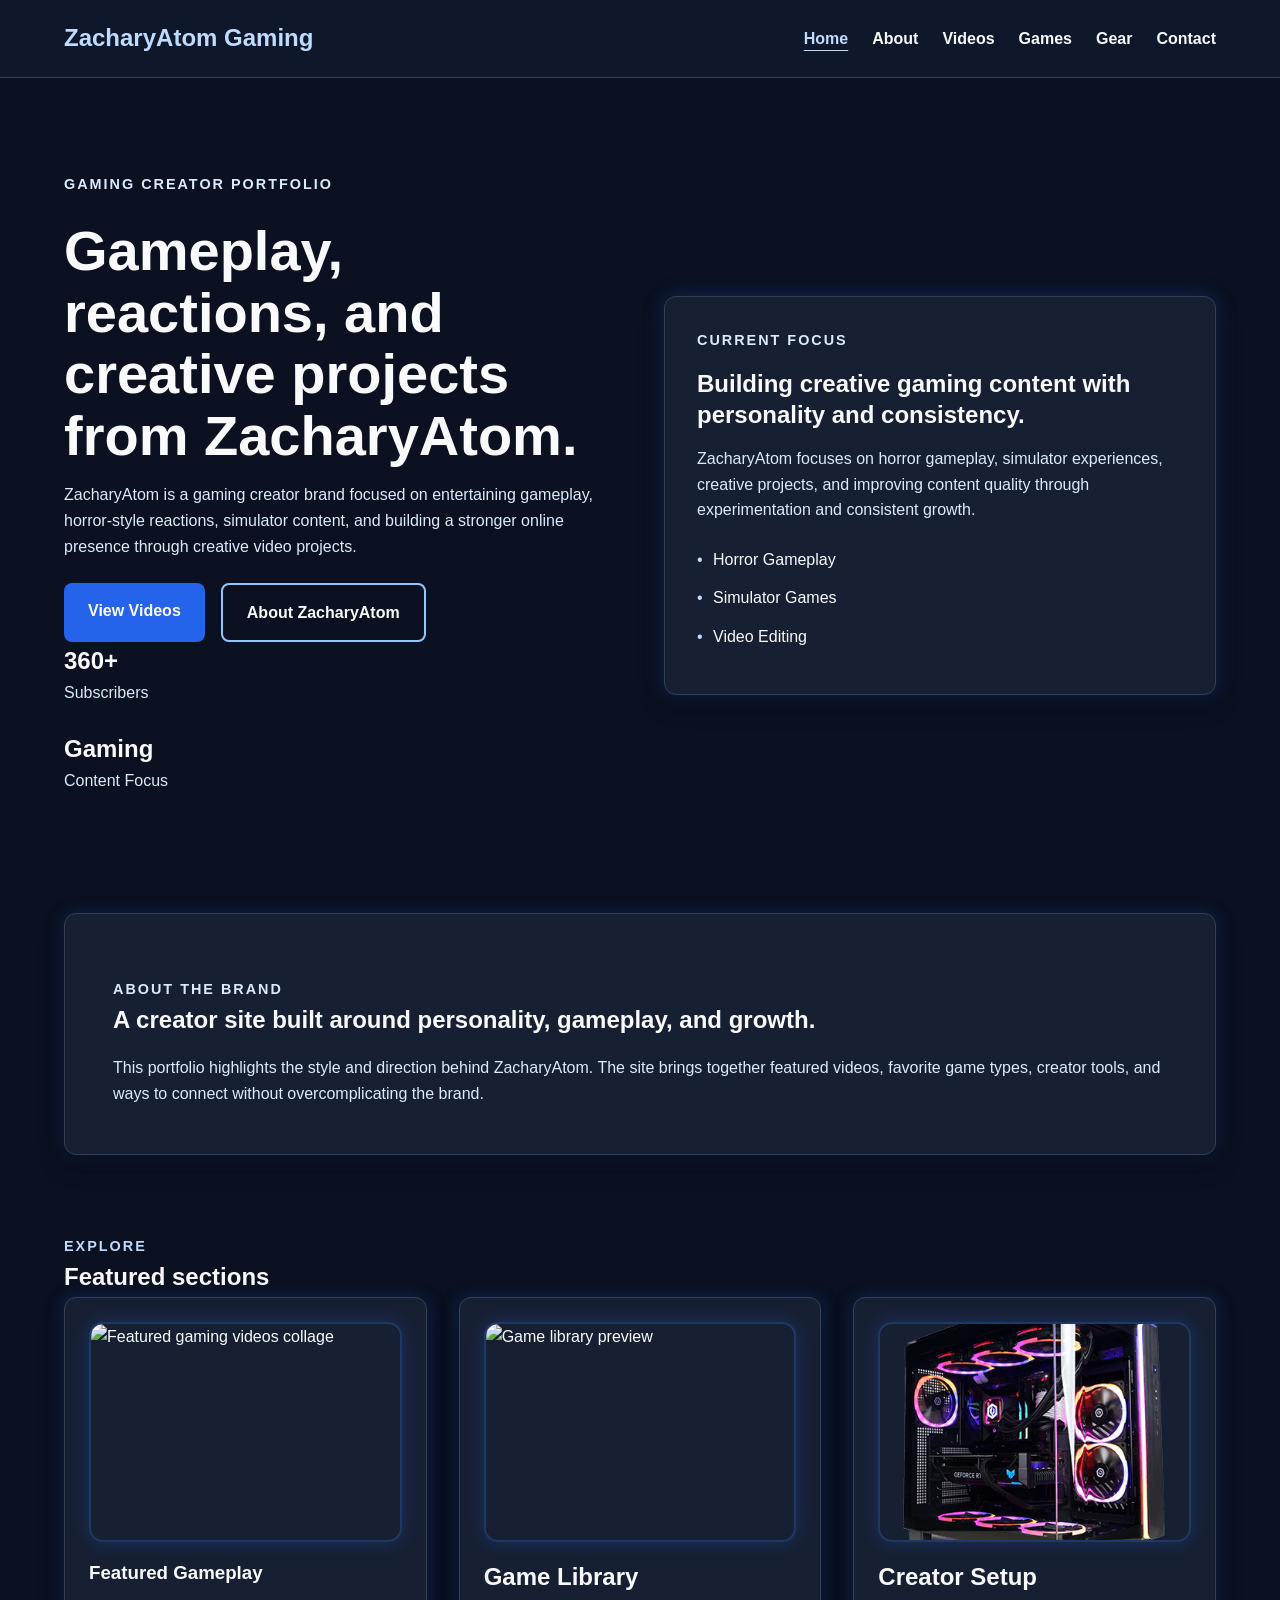
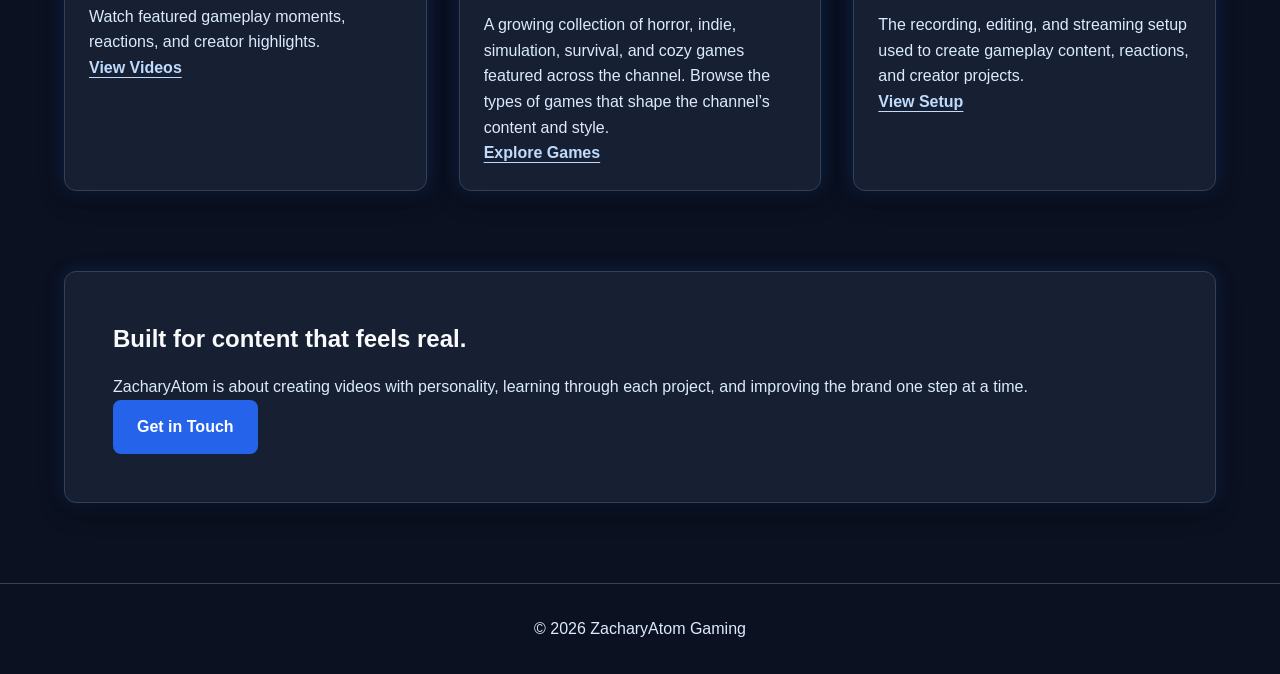
==== commit 5415b663: "fixed image pathway" ====
--- a/index.html
+++ b/index.html
@@ -131,7 +131,7 @@
 
             <article class="content-card">
                 <img
-                    src="images/home/featured-videos-fp.png"
+                    src="images/home/featured-video-thumb-fp.png"
                     alt="Featured gaming videos collage"
                     class="card-image"
                 >
@@ -142,23 +142,29 @@
                     Watch featured gameplay moments, reactions, and creator highlights.
                 </p>
 
-                <a href="videos.html" class="text-link">View Videos</a>
+                <a href="videos.html" class="text-link">
+                    View Videos
+                </a>
             </article>
 
             <article class="content-card">
                 <img
-                    src="images/home/featured-games-fp.gif"
+                    src="images/home/featured-games-fp.png"
                     alt="Game library preview"
                     class="card-image"
                 >
 
-                <h3>Game Library</h3>
+                <h2>Game Library</h2>
 
                 <p>
+                    A growing collection of horror, indie, simulation,
+                    survival, and cozy games featured across the channel.
                     Browse the types of games that shape the channel’s content and style.
                 </p>
 
-                <a href="games.html" class="text-link">Browse Games</a>
+                <a href="games.html" class="text-link">
+                    Explore Games
+                </a>
             </article>
 
             <article class="content-card">
@@ -168,13 +174,16 @@
                     class="card-image"
                 >
 
-                <h3>Creator Setup</h3>
+                <h2>Creator Setup</h2>
 
                 <p>
-                    See the tools and setup used to record, edit, and improve content.
+                    The recording, editing, and streaming setup used to create
+                    gameplay content, reactions, and creator projects.
                 </p>
 
-                <a href="gear.html" class="text-link">View Gear</a>
+                <a href="gear.html" class="text-link">
+                    View Setup
+                </a>
             </article>
 
         </div>
